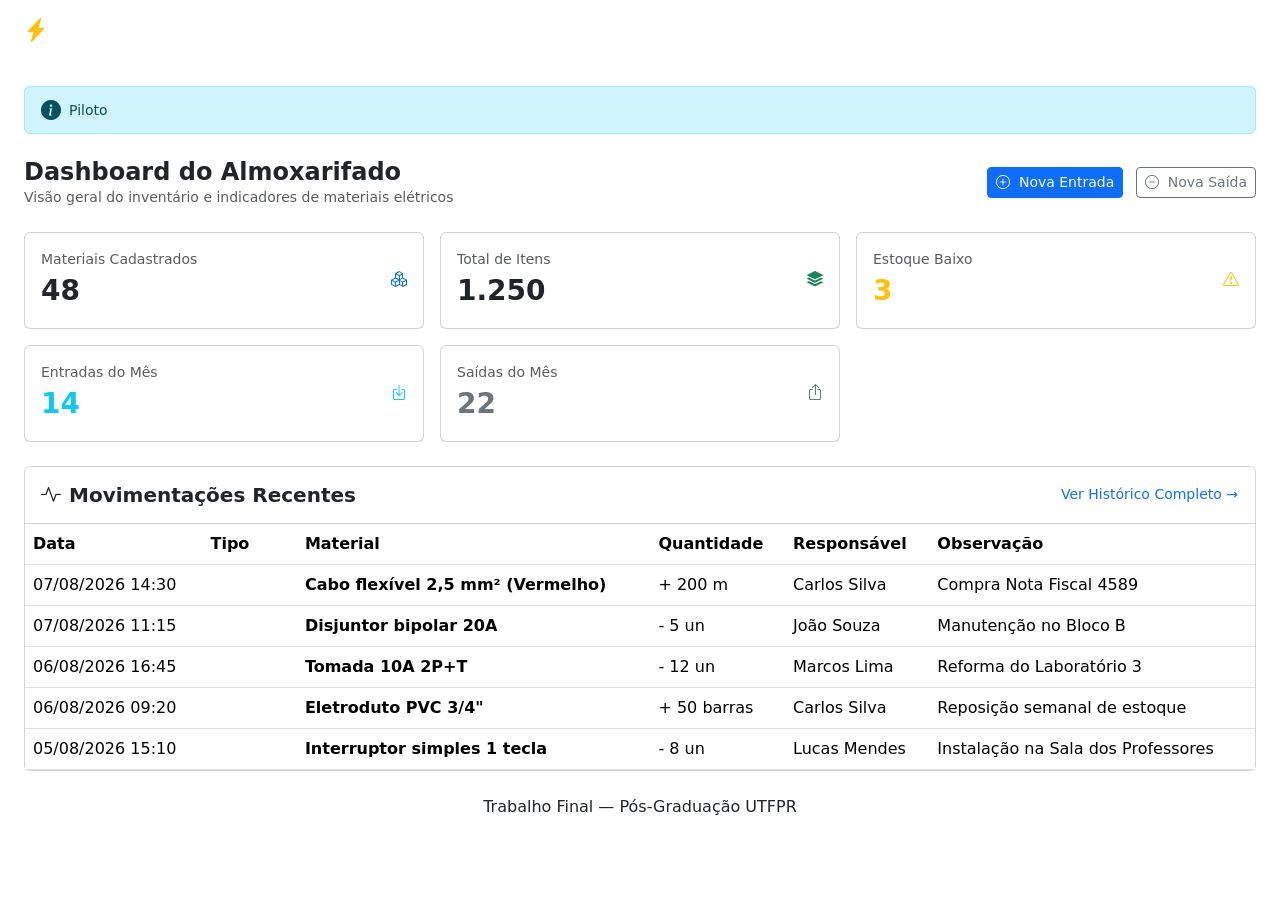
==== templates/index.html @ 0e7f0e87 "Cria páginas principais do frontend" ====
<!DOCTYPE html>
<html lang="pt-BR">

<head>
    <meta charset="UTF-8">
    <meta name="viewport" content="width=device-width, initial-scale=1.0">
    <title>Dashboard - Controle de Estoque de Materiais Elétricos</title>
    <link href="https://cdn.jsdelivr.net/npm/bootstrap@5.3.3/dist/css/bootstrap.min.css" rel="stylesheet">
    <link href="https://cdn.jsdelivr.net/npm/bootstrap-icons@1.11.3/font/bootstrap-icons.min.css" rel="stylesheet">
    <link rel="stylesheet" href="../static/css/style.css">
</head>

<body>

    <nav class="navbar navbar-expand-lg navbar-dark navbar-custom mb-4">
        <div class="container-fluid px-4">
            <a class="navbar-brand d-flex align-items-center gap-2" href="index.html">
                <i class="bi bi-lightning-charge-fill text-warning fs-4"></i>
                <span>Estoque Elétrico</span>
            </a>
            <button class="navbar-toggler" type="button" data-bs-toggle="collapse" data-bs-target="#navbarContent">
                <span class="navbar-toggler-icon"></span>
            </button>
            <div class="collapse navbar-collapse" id="navbarContent">
                <ul class="navbar-nav ms-auto mb-2 mb-lg-0">
                    <li class="nav-item"><a class="nav-link" href="index.html"><i class="bi bi-speedometer2 me-1"></i> Dashboard</a></li>
                    <li class="nav-item"><a class="nav-link" href="materiais.html"><i class="bi bi-box-seam me-1"></i> Materiais</a></li>
                    <li class="nav-item"><a class="nav-link" href="entrada.html"><i class="bi bi-arrow-down-circle me-1"></i> Entrada</a></li>
                    <li class="nav-item"><a class="nav-link" href="saida.html"><i class="bi bi-arrow-up-circle me-1"></i> Saída</a></li>
                    <li class="nav-item"><a class="nav-link" href="estoque.html"><i class="bi bi-clipboard-data me-1"></i> Consulta Estoque</a></li>
                    <li class="nav-item"><a class="nav-link" href="historico.html"><i class="bi bi-clock-history me-1"></i> Histórico</a></li>
                </ul>
            </div>
        </div>
    </nav>

    <div class="container-fluid px-4">

        <div class="alert alert-info py-2 small d-flex align-items-center gap-2 mb-4" role="alert">
            <i class="bi bi-info-circle-fill fs-5"></i>
            <div>Piloto</div>
        </div>

        <div class="d-flex justify-content-between align-items-center mb-4">
            <div>
                <h2 class="h4 mb-0 fw-bold">Dashboard do Almoxarifado</h2>
                <p class="text-muted small mb-0">Visão geral do inventário e indicadores de materiais elétricos</p>
            </div>
            <div>
                <a href="entrada.html" class="btn btn-primary btn-sm"><i class="bi bi-plus-circle me-1"></i> Nova Entrada</a>
                <a href="saida.html" class="btn btn-outline-secondary btn-sm ms-2"><i class="bi bi-dash-circle me-1"></i> Nova Saída</a>
            </div>
        </div>

        <div class="row g-3 mb-4">
            <div class="col-12 col-sm-6 col-xl-2-4 col-lg-4">
                <div class="card card-kpi p-3 bg-white">
                    <div class="d-flex align-items-center justify-content-between">
                        <div>
                            <span class="text-muted small d-block">Materiais Cadastrados</span>
                            <span class="fs-3 fw-bold text-dark">48</span>
                        </div>
                        <div class="icone-kpi text-primary"><i class="bi bi-boxes"></i></div>
                    </div>
                </div>
            </div>

            <div class="col-12 col-sm-6 col-xl-2-4 col-lg-4">
                <div class="card card-kpi p-3 bg-white">
                    <div class="d-flex align-items-center justify-content-between">
                        <div>
                            <span class="text-muted small d-block">Total de Itens</span>
                            <span class="fs-3 fw-bold text-dark">1.250</span>
                        </div>
                        <div class="icone-kpi text-success"><i class="bi bi-stack"></i></div>
                    </div>
                </div>
            </div>

            <div class="col-12 col-sm-6 col-xl-2-4 col-lg-4">
                <div class="card card-kpi p-3 bg-white">
                    <div class="d-flex align-items-center justify-content-between">
                        <div>
                            <span class="text-muted small d-block">Estoque Baixo</span>
                            <span class="fs-3 fw-bold text-warning">3</span>
                        </div>
                        <div class="icone-kpi text-warning"><i class="bi bi-exclamation-triangle"></i></div>
                    </div>
                </div>
            </div>

            <div class="col-12 col-sm-6 col-xl-2-4 col-lg-4">
                <div class="card card-kpi p-3 bg-white">
                    <div class="d-flex align-items-center justify-content-between">
                        <div>
                            <span class="text-muted small d-block">Entradas do Mês</span>
                            <span class="fs-3 fw-bold text-info">14</span>
                        </div>
                        <div class="icone-kpi text-info"><i class="bi bi-box-arrow-in-down"></i></div>
                    </div>
                </div>
            </div>

            <div class="col-12 col-sm-6 col-xl-2-4 col-lg-4">
                <div class="card card-kpi p-3 bg-white">
                    <div class="d-flex align-items-center justify-content-between">
                        <div>
                            <span class="text-muted small d-block">Saídas do Mês</span>
                            <span class="fs-3 fw-bold text-secondary">22</span>
                        </div>
                        <div class="icone-kpi text-secondary"><i class="bi bi-box-arrow-up"></i></div>
                    </div>
                </div>
            </div>
        </div>

        <div class="card tabela-custom mb-4">
            <div class="card-header bg-white py-3 d-flex justify-content-between align-items-center">
                <h5 class="card-title mb-0 fw-bold"><i class="bi bi-activity me-2"></i>Movimentações Recentes</h5>
                <a href="historico.html" class="btn btn-link btn-sm text-decoration-none p-0">Ver Histórico Completo &rarr;</a>
            </div>
            <div class="table-responsive">
                <table class="table table-hover align-middle mb-0">
                    <thead>
                        <tr>
                            <th>Data</th>
                            <th>Tipo</th>
                            <th>Material</th>
                            <th>Quantidade</th>
                            <th>Responsável</th>
                            <th>Observação</th>
                        </tr>
                    </thead>
                    <tbody>
                        <tr>
                            <td>07/08/2026 14:30</td>
                            <td><span class="badge badge-tipo-entrada">Entrada</span></td>
                            <td class="fw-semibold">Cabo flexível 2,5 mm² (Vermelho)</td>
                            <td>+ 200 m</td>
                            <td>Carlos Silva</td>
                            <td>Compra Nota Fiscal 4589</td>
                        </tr>
                        <tr>
                            <td>07/08/2026 11:15</td>
                            <td><span class="badge badge-tipo-saida">Saída</span></td>
                            <td class="fw-semibold">Disjuntor bipolar 20A</td>
                            <td>- 5 un</td>
                            <td>João Souza</td>
                            <td>Manutenção no Bloco B</td>
                        </tr>
                        <tr>
                            <td>06/08/2026 16:45</td>
                            <td><span class="badge badge-tipo-saida">Saída</span></td>
                            <td class="fw-semibold">Tomada 10A 2P+T</td>
                            <td>- 12 un</td>
                            <td>Marcos Lima</td>
                            <td>Reforma do Laboratório 3</td>
                        </tr>
                        <tr>
                            <td>06/08/2026 09:20</td>
                            <td><span class="badge badge-tipo-entrada">Entrada</span></td>
                            <td class="fw-semibold">Eletroduto PVC 3/4"</td>
                            <td>+ 50 barras</td>
                            <td>Carlos Silva</td>
                            <td>Reposição semanal de estoque</td>
                        </tr>
                        <tr>
                            <td>05/08/2026 15:10</td>
                            <td><span class="badge badge-tipo-saida">Saída</span></td>
                            <td class="fw-semibold">Interruptor simples 1 tecla</td>
                            <td>- 8 un</td>
                            <td>Lucas Mendes</td>
                            <td>Instalação na Sala dos Professores</td>
                        </tr>
                    </tbody>
                </table>
            </div>
        </div>

    </div>

    <footer class="text-center">
        <div class="container">
            <p class="mb-0">Trabalho Final — Pós-Graduação UTFPR</p>
        </div>
    </footer>

    <script src="https://cdn.jsdelivr.net/npm/bootstrap@5.3.3/dist/js/bootstrap.bundle.min.js"></script>
    <script src="../static/js/main.js"></script>
</body>

</html>
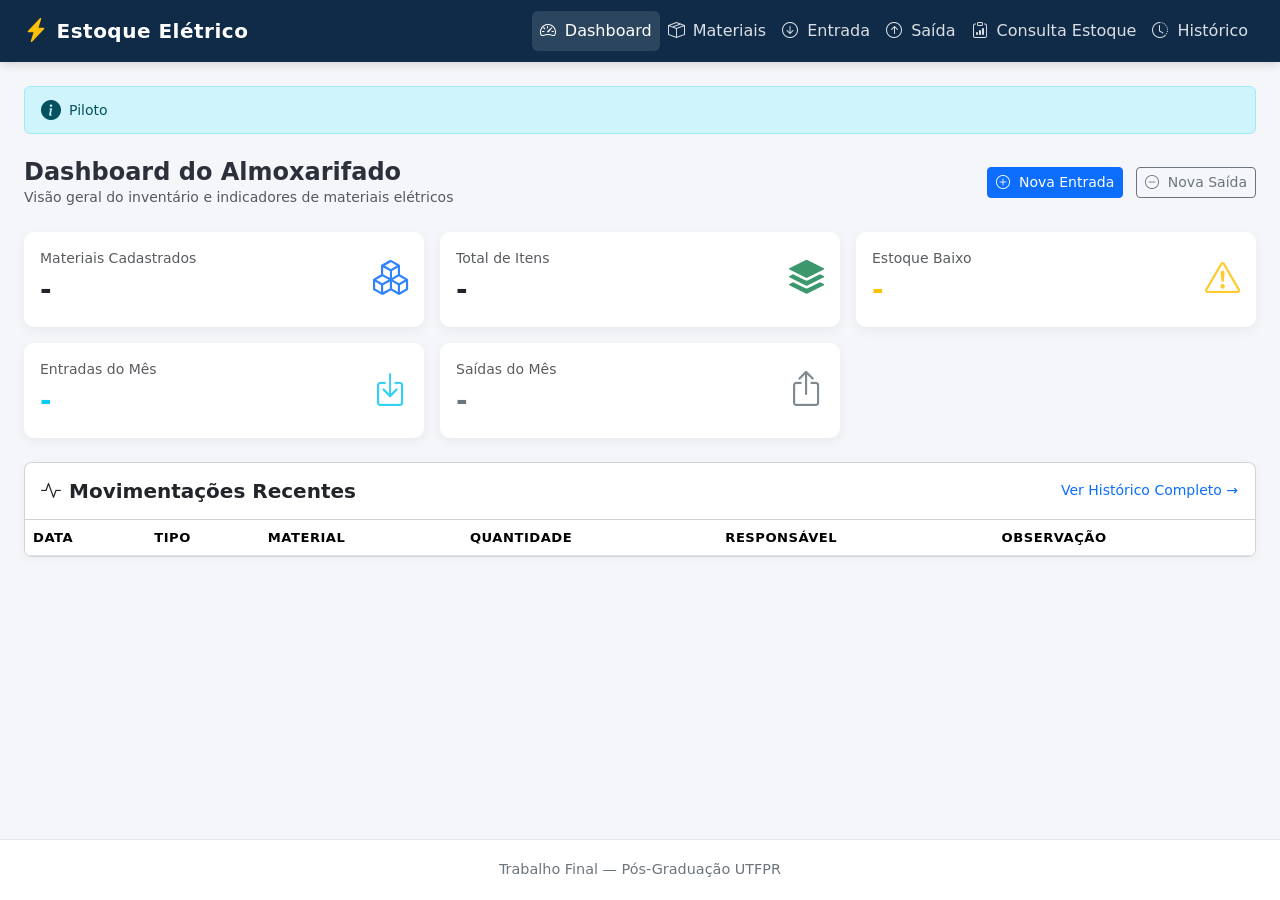
==== commit 47e7f572: "Integra frontend com API Flask" ====
--- a/templates/index.html
+++ b/templates/index.html
@@ -58,7 +58,7 @@
                     <div class="d-flex align-items-center justify-content-between">
                         <div>
                             <span class="text-muted small d-block">Materiais Cadastrados</span>
-                            <span class="fs-3 fw-bold text-dark">48</span>
+                            <span class="fs-3 fw-bold text-dark" id="dashboard-materiais">-</span>
                         </div>
                         <div class="icone-kpi text-primary"><i class="bi bi-boxes"></i></div>
                     </div>
@@ -70,7 +70,7 @@
                     <div class="d-flex align-items-center justify-content-between">
                         <div>
                             <span class="text-muted small d-block">Total de Itens</span>
-                            <span class="fs-3 fw-bold text-dark">1.250</span>
+                            <span class="fs-3 fw-bold text-dark" id="dashboard-total-itens">-</span>
                         </div>
                         <div class="icone-kpi text-success"><i class="bi bi-stack"></i></div>
                     </div>
@@ -82,7 +82,7 @@
                     <div class="d-flex align-items-center justify-content-between">
                         <div>
                             <span class="text-muted small d-block">Estoque Baixo</span>
-                            <span class="fs-3 fw-bold text-warning">3</span>
+                            <span class="fs-3 fw-bold text-warning" id="dashboard-estoque-baixo">-</span>
                         </div>
                         <div class="icone-kpi text-warning"><i class="bi bi-exclamation-triangle"></i></div>
                     </div>
@@ -94,7 +94,7 @@
                     <div class="d-flex align-items-center justify-content-between">
                         <div>
                             <span class="text-muted small d-block">Entradas do Mês</span>
-                            <span class="fs-3 fw-bold text-info">14</span>
+                            <span class="fs-3 fw-bold text-info" id="dashboard-entradas">-</span>
                         </div>
                         <div class="icone-kpi text-info"><i class="bi bi-box-arrow-in-down"></i></div>
                     </div>
@@ -106,7 +106,7 @@
                     <div class="d-flex align-items-center justify-content-between">
                         <div>
                             <span class="text-muted small d-block">Saídas do Mês</span>
-                            <span class="fs-3 fw-bold text-secondary">22</span>
+                            <span class="fs-3 fw-bold text-secondary" id="dashboard-saidas">-</span>
                         </div>
                         <div class="icone-kpi text-secondary"><i class="bi bi-box-arrow-up"></i></div>
                     </div>
@@ -131,47 +131,7 @@
                             <th>Observação</th>
                         </tr>
                     </thead>
-                    <tbody>
-                        <tr>
-                            <td>07/08/2026 14:30</td>
-                            <td><span class="badge badge-tipo-entrada">Entrada</span></td>
-                            <td class="fw-semibold">Cabo flexível 2,5 mm² (Vermelho)</td>
-                            <td>+ 200 m</td>
-                            <td>Carlos Silva</td>
-                            <td>Compra Nota Fiscal 4589</td>
-                        </tr>
-                        <tr>
-                            <td>07/08/2026 11:15</td>
-                            <td><span class="badge badge-tipo-saida">Saída</span></td>
-                            <td class="fw-semibold">Disjuntor bipolar 20A</td>
-                            <td>- 5 un</td>
-                            <td>João Souza</td>
-                            <td>Manutenção no Bloco B</td>
-                        </tr>
-                        <tr>
-                            <td>06/08/2026 16:45</td>
-                            <td><span class="badge badge-tipo-saida">Saída</span></td>
-                            <td class="fw-semibold">Tomada 10A 2P+T</td>
-                            <td>- 12 un</td>
-                            <td>Marcos Lima</td>
-                            <td>Reforma do Laboratório 3</td>
-                        </tr>
-                        <tr>
-                            <td>06/08/2026 09:20</td>
-                            <td><span class="badge badge-tipo-entrada">Entrada</span></td>
-                            <td class="fw-semibold">Eletroduto PVC 3/4"</td>
-                            <td>+ 50 barras</td>
-                            <td>Carlos Silva</td>
-                            <td>Reposição semanal de estoque</td>
-                        </tr>
-                        <tr>
-                            <td>05/08/2026 15:10</td>
-                            <td><span class="badge badge-tipo-saida">Saída</span></td>
-                            <td class="fw-semibold">Interruptor simples 1 tecla</td>
-                            <td>- 8 un</td>
-                            <td>Lucas Mendes</td>
-                            <td>Instalação na Sala dos Professores</td>
-                        </tr>
+                    <tbody id="tabela-movimentacoes-recentes">
                     </tbody>
                 </table>
             </div>
--- a/static/css/style.css
+++ b/static/css/style.css
@@ -0,0 +1,125 @@
+/* Estilos do projeto */
+
+/* Cores principais */
+:root {
+  --cor-primaria: #0f2b48;
+  --cor-primaria-hover: #163d66;
+  --cor-eletrica: #0d6efd;
+  --cor-fundo: #f4f6f9;
+  --cor-texto: #2b303a;
+  --cor-borda: #e2e8f0;
+}
+
+body {
+  font-family: 'Segoe UI', system-ui, -apple-system, sans-serif;
+  background-color: var(--cor-fundo);
+  color: var(--cor-texto);
+  min-height: 100vh;
+  display: flex;
+  flex-direction: column;
+}
+
+/* Navegação */
+.navbar-custom {
+  background-color: var(--cor-primaria);
+  box-shadow: 0 2px 10px rgba(0, 0, 0, 0.15);
+}
+
+.navbar-custom .navbar-brand {
+  font-weight: 700;
+  color: #ffffff;
+  letter-spacing: 0.5px;
+}
+
+.navbar-custom .nav-link {
+  color: rgba(255, 255, 255, 0.85);
+  font-weight: 500;
+  padding: 0.5rem 1rem;
+  border-radius: 6px;
+  transition: background-color 0.2s ease, color 0.2s ease;
+}
+
+.navbar-custom .nav-link:hover,
+.navbar-custom .nav-link.active {
+  color: #ffffff;
+  background-color: rgba(255, 255, 255, 0.12);
+}
+
+/* Cards do dashboard */
+.card-kpi {
+  border: none;
+  border-radius: 10px;
+  box-shadow: 0 4px 12px rgba(0, 0, 0, 0.05);
+  transition: transform 0.2s ease, box-shadow 0.2s ease;
+}
+
+.card-kpi:hover {
+  transform: translateY(-3px);
+  box-shadow: 0 6px 16px rgba(0, 0, 0, 0.08);
+}
+
+.icone-kpi {
+  font-size: 2.2rem;
+  opacity: 0.85;
+}
+
+/* Tabelas */
+.tabela-custom {
+  background-color: #ffffff;
+  border-radius: 8px;
+  overflow: hidden;
+  box-shadow: 0 2px 8px rgba(0, 0, 0, 0.04);
+}
+
+.tabela-custom thead {
+  background-color: #f8fafc;
+  color: #475569;
+  font-weight: 600;
+  text-transform: uppercase;
+  font-size: 0.82rem;
+  letter-spacing: 0.5px;
+}
+
+.tabela-custom tbody tr {
+  transition: background-color 0.15s ease;
+}
+
+.tabela-custom tbody tr:hover {
+  background-color: #f1f5f9;
+}
+
+/* Badges de status */
+.badge-estoque-normal {
+  background-color: #198754;
+  color: #ffffff;
+}
+
+.badge-estoque-baixo {
+  background-color: #ffc107;
+  color: #000000;
+}
+
+.badge-sem-estoque {
+  background-color: #dc3545;
+  color: #ffffff;
+}
+
+.badge-tipo-entrada {
+  background-color: #0d6efd;
+  color: #ffffff;
+}
+
+.badge-tipo-saida {
+  background-color: #6c757d;
+  color: #ffffff;
+}
+
+/* Rodapé */
+footer {
+  margin-top: auto;
+  background-color: #ffffff;
+  border-top: 1px solid var(--cor-borda);
+  padding: 1.2rem 0;
+  color: #6c757d;
+  font-size: 0.9rem;
+}
